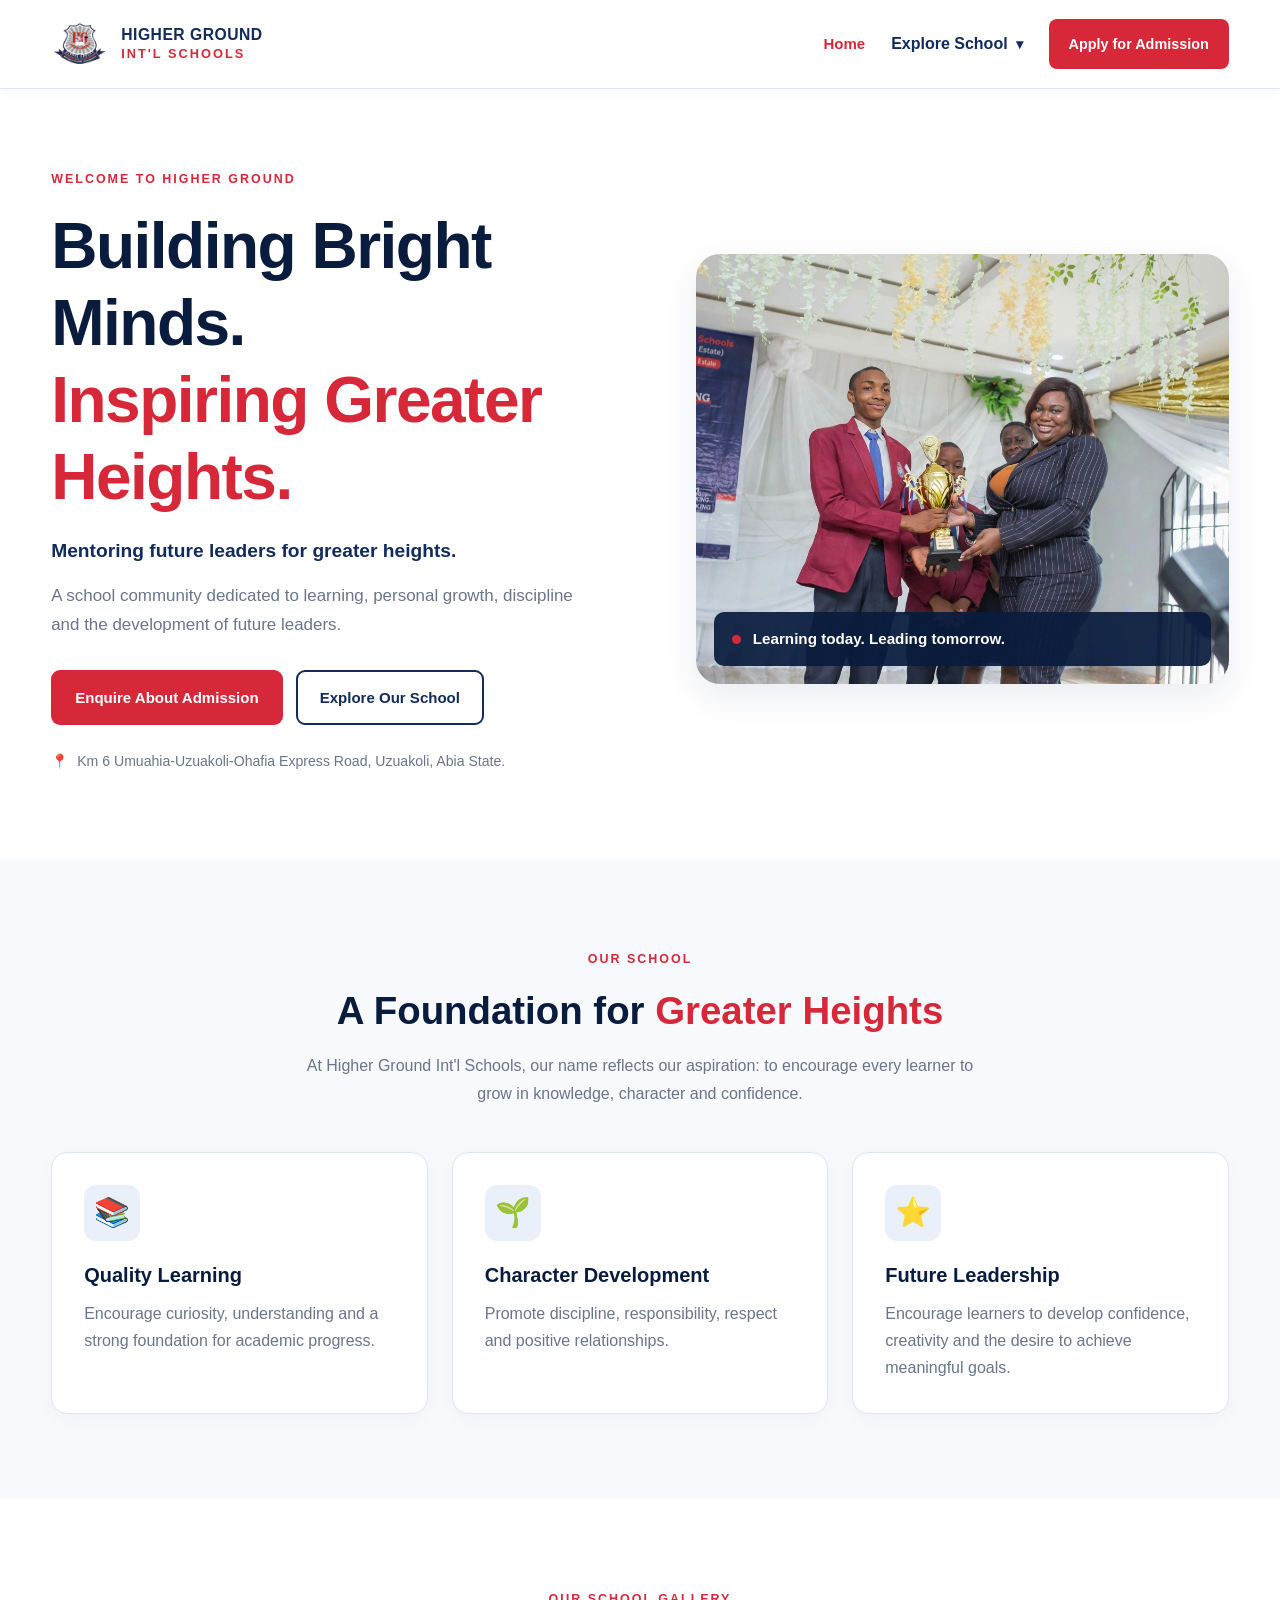
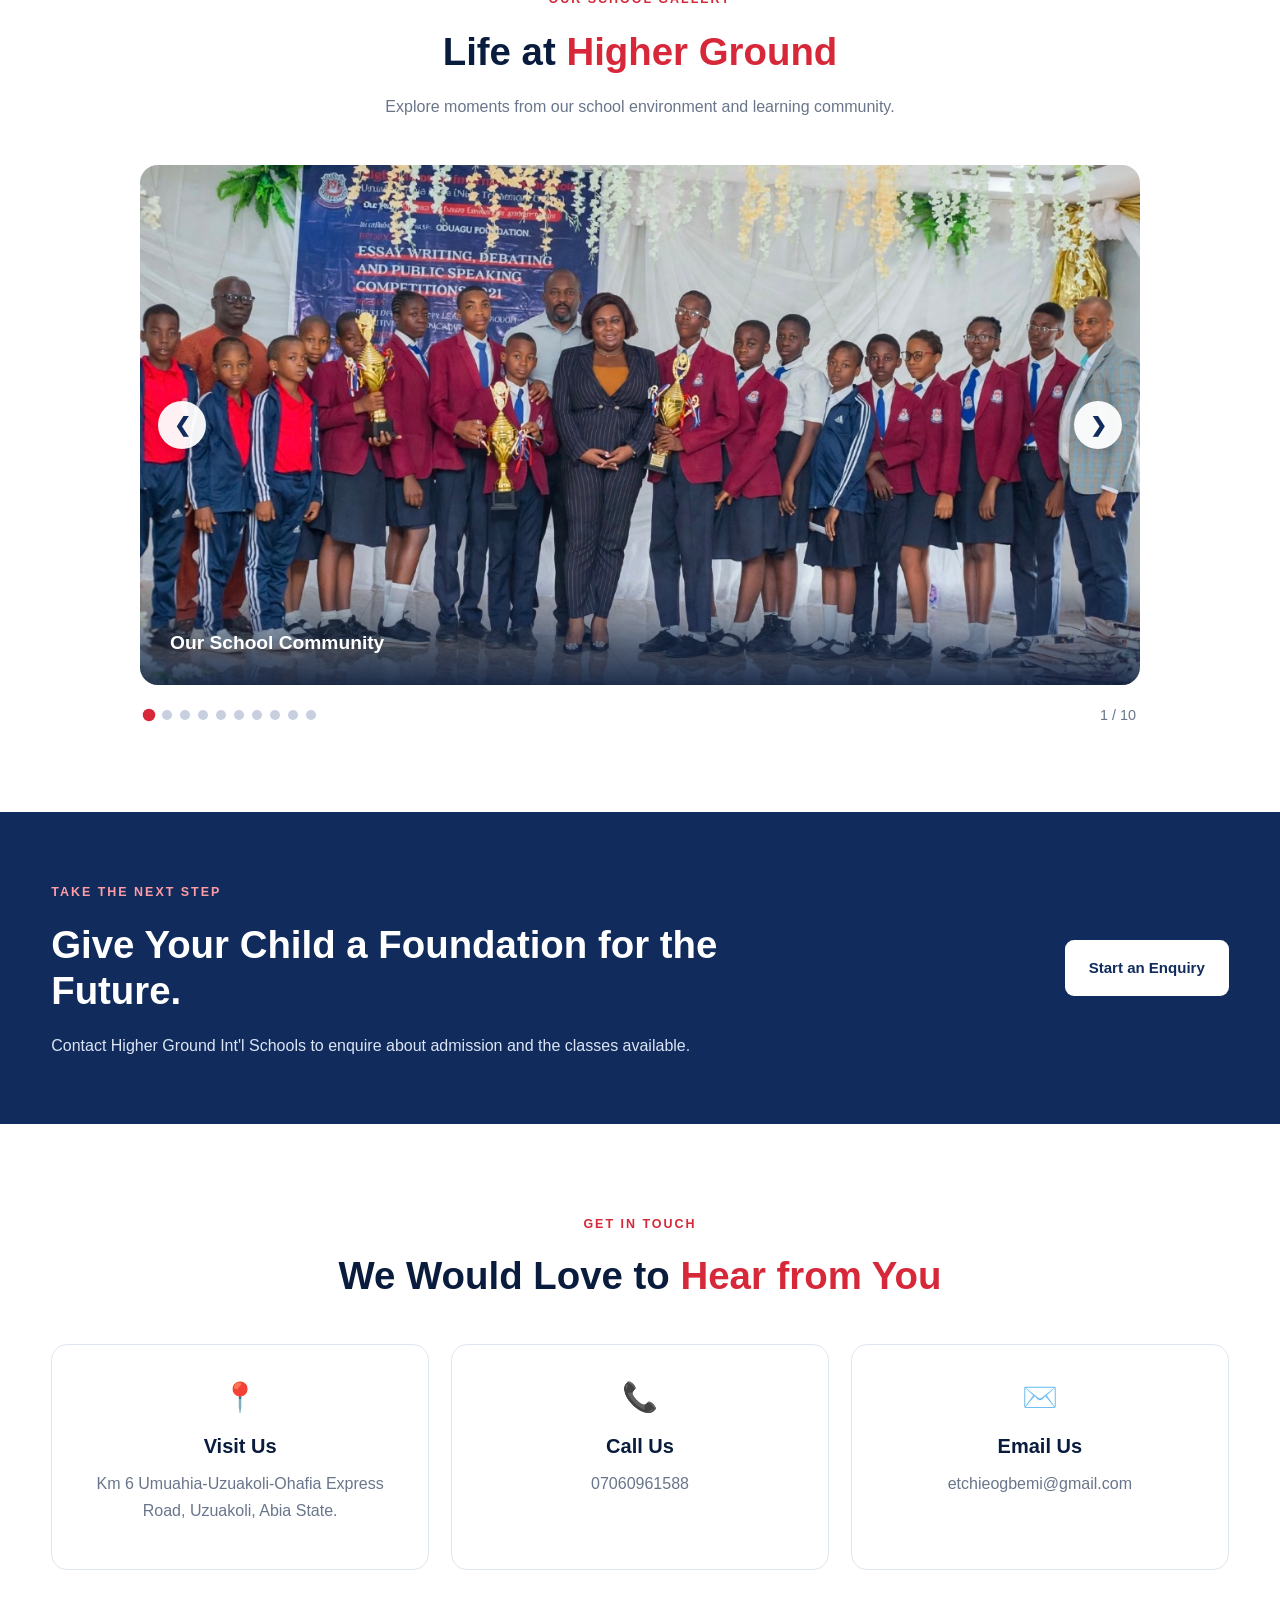
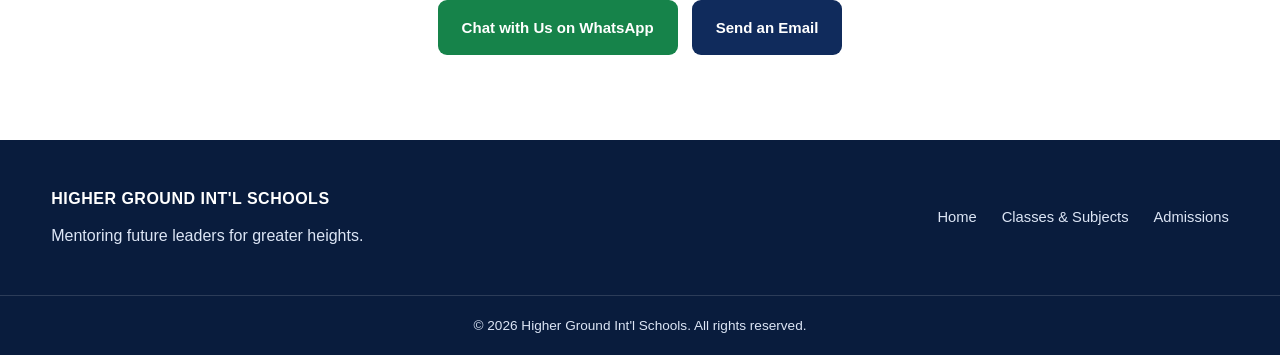
==== index.html @ ba4570b8 "Add initial index.html for school website Initial commit of the index.html file containing the struc" ====
<!DOCTYPE html>
<html lang="en">
<head>
    <meta charset="UTF-8">
    <meta name="viewport" content="width=device-width, initial-scale=1.0">

    <title>Higher Ground Int'l Schools | Uzuakoli, Abia State</title>

    <meta
        name="description"
        content="Welcome to Higher Ground International Schools, Uzuakoli, Abia State. Mentoring future leaders for greater heights."
    >

    <link rel="stylesheet" href="style.css">
    <script src="script.js" defer></script>
</head>

<body>

<header class="site-header">
    <div class="header-inner">

        <a href="index.html" class="brand">
            <img
                src="public/school-logo.png"
                alt="Higher Ground International Schools logo"
                class="school-logo"
            >

            <span class="brand-text">
                <strong>HIGHER GROUND</strong>
                <small>INT'L SCHOOLS</small>
            </span>
        </a>

        <button
            class="menu-toggle"
            type="button"
            aria-label="Open navigation menu"
            aria-expanded="false"
            aria-controls="main-navigation"
        >
            ☰
        </button>

        <nav class="main-navigation" id="main-navigation">

            <a href="index.html" class="nav-link active">Home</a>

            <div class="dropdown">
                <button
                    class="dropdown-toggle"
                    type="button"
                    aria-expanded="false"
                >
                    Explore School <span class="dropdown-arrow">▾</span>
                </button>

                <div class="dropdown-menu">
                    <a href="school.html">Classes &amp; Subjects</a>
                    <a href="admission.html">Admissions</a>
                </div>
            </div>

            <a href="admission.html" class="nav-cta">
                Apply for Admission
            </a>

        </nav>

    </div>
</header>


<main>

    <!-- HERO SECTION -->

    <section class="hero">

        <div class="hero-content">

            <span class="eyebrow">WELCOME TO HIGHER GROUND</span>

            <h1>
                Building Bright Minds.<br>
                <span>Inspiring Greater Heights.</span>
            </h1>

            <p class="hero-motto">
                Mentoring future leaders for greater heights.
            </p>

            <p class="hero-description">
                A school community dedicated to learning, personal growth,
                discipline and the development of future leaders.
            </p>

            <div class="hero-buttons">
                <a href="admission.html" class="button button-red">
                    Enquire About Admission
                </a>

                <a href="school.html" class="button button-outline">
                    Explore Our School
                </a>
            </div>

            <div class="hero-location">
                <span>📍</span>
                Km 6 Umuahia-Uzuakoli-Ohafia Express Road,
                Uzuakoli, Abia State.
            </div>

        </div>

        <div class="hero-image-wrapper">

            <img
                src="public/hero-school.jpg"
                alt="Higher Ground International Schools"
                class="hero-image"
                onerror="this.style.display='none'; this.parentElement.classList.add('image-placeholder');"
            >

            <div class="hero-image-caption">
                <span class="caption-dot"></span>
                Learning today. Leading tomorrow.
            </div>

        </div>

    </section>


    <!-- WELCOME SECTION -->

    <section class="section welcome-section">

        <div class="section-heading">
            <span class="eyebrow">OUR SCHOOL</span>

            <h2>A Foundation for <span>Greater Heights</span></h2>

            <p>
                At Higher Ground Int'l Schools, our name reflects our aspiration:
                to encourage every learner to grow in knowledge, character
                and confidence.
            </p>
        </div>

        <div class="feature-grid">

            <article class="feature-card">
                <div class="feature-icon">📚</div>

                <h3>Quality Learning</h3>

                <p>
                    Encourage curiosity, understanding and a strong foundation
                    for academic progress.
                </p>
            </article>

            <article class="feature-card">
                <div class="feature-icon">🌱</div>

                <h3>Character Development</h3>

                <p>
                    Promote discipline, responsibility, respect and positive
                    relationships.
                </p>
            </article>

            <article class="feature-card">
                <div class="feature-icon">⭐</div>

                <h3>Future Leadership</h3>

                <p>
                    Encourage learners to develop confidence, creativity and
                    the desire to achieve meaningful goals.
                </p>
            </article>

        </div>

    </section>


    <!-- SCHOOL GALLERY / SLIDESHOW -->

    <section class="gallery-section">

        <div class="section-heading">
            <span class="eyebrow">OUR SCHOOL GALLERY</span>

            <h2>Life at <span>Higher Ground</span></h2>

            <p>
                Explore moments from our school environment and learning
                community.
            </p>
        </div>

        <div class="slideshow-container">

            <div class="slideshow">

                <img
                    id="slideshow-image"
                    src="public/school-life-01.jpg"
                    alt="School gallery photograph"
                >

                <div class="slide-overlay">
                    <span id="slide-caption">Our School Community</span>
                </div>

                <button
                    class="slide-arrow slide-prev"
                    type="button"
                    aria-label="Previous picture"
                >
                    &#10094;
                </button>

                <button
                    class="slide-arrow slide-next"
                    type="button"
                    aria-label="Next picture"
                >
                    &#10095;
                </button>

            </div>

            <div class="slide-controls">

                <div
                    class="slide-dots"
                    id="slide-dots"
                    aria-label="Choose a gallery picture"
                ></div>

                <span id="slide-counter">1 / 10</span>

            </div>

        </div>

    </section>


    <!-- ADMISSION CALL TO ACTION -->

    <section class="admission-banner">

        <div>
            <span class="eyebrow light-eyebrow">TAKE THE NEXT STEP</span>

            <h2>Give Your Child a Foundation for the Future.</h2>

            <p>
                Contact Higher Ground Int'l Schools to enquire about admission
                and the classes available.
            </p>
        </div>

        <a href="admission.html" class="button button-white">
            Start an Enquiry
        </a>

    </section>


    <!-- CONTACT SECTION -->

    <section class="section contact-section" id="contact">

        <div class="section-heading">
            <span class="eyebrow">GET IN TOUCH</span>

            <h2>We Would Love to <span>Hear from You</span></h2>
        </div>

        <div class="contact-grid">

            <div class="contact-card">
                <div class="contact-icon">📍</div>

                <h3>Visit Us</h3>

                <p>
                    Km 6 Umuahia-Uzuakoli-Ohafia Express Road,
                    Uzuakoli, Abia State.
                </p>
            </div>

            <div class="contact-card">
                <div class="contact-icon">📞</div>

                <h3>Call Us</h3>

                <a href="tel:+2347060961588">
                    07060961588
                </a>
            </div>

            <div class="contact-card">
                <div class="contact-icon">✉️</div>

                <h3>Email Us</h3>

                <a href="mailto:etchieogbemi@gmail.com">
                    etchieogbemi@gmail.com
                </a>
            </div>

        </div>

        <div class="contact-actions">

            <a
                href="https://wa.me/2347060961588"
                class="button button-green"
                target="_blank"
                rel="noopener noreferrer"
            >
                Chat with Us on WhatsApp
            </a>

            <a
                href="mailto:etchieogbemi@gmail.com"
                class="button button-blue"
            >
                Send an Email
            </a>

        </div>

    </section>

</main>


<!-- FOOTER -->

<footer class="site-footer">

    <div class="footer-main">

        <div class="footer-brand">

            <strong>HIGHER GROUND INT'L SCHOOLS</strong>

            <p>
                Mentoring future leaders for greater heights.
            </p>

        </div>

        <div class="footer-links">

            <a href="index.html">Home</a>
            <a href="school.html">Classes &amp; Subjects</a>
            <a href="admission.html">Admissions</a>

        </div>

    </div>

    <div class="footer-bottom">
        <p>
            &copy; <span id="current-year"></span>
            Higher Ground Int'l Schools. All rights reserved.
        </p>
    </div>

</footer>

</body>
</html>
---- style.css ----
/* ========================================
   HIGHER GROUND INT'L SCHOOLS
   Main website stylesheet
   Colours: Dark blue, red and white
======================================== */

:root {
    --blue: #102b5c;
    --blue-dark: #091c3d;
    --blue-light: #eaf0fa;

    --red: #d62839;
    --red-dark: #b51f2e;

    --white: #ffffff;
    --off-white: #f7f9fc;

    --text: #283247;
    --muted: #69758a;

    --border: #dfe5ef;

    --green: #16834a;

    --shadow: 0 12px 35px rgba(16, 43, 92, 0.09);

    --radius: 16px;
}


/* GENERAL RESET */

* {
    box-sizing: border-box;
}

html {
    scroll-behavior: smooth;
}

body {
    margin: 0;
    font-family: Arial, Helvetica, sans-serif;
    color: var(--text);
    background: var(--white);
    line-height: 1.7;
}

img {
    max-width: 100%;
}

a {
    color: inherit;
    text-decoration: none;
}

button,
input,
select,
textarea {
    font: inherit;
}

button,
a {
    -webkit-tap-highlight-color: transparent;
}

button {
    cursor: pointer;
}

p {
    margin-top: 0;
}

h1,
h2,
h3 {
    color: var(--blue-dark);
    line-height: 1.2;
}

h1 {
    font-size: clamp(2.4rem, 5vw, 4.5rem);
}

h2 {
    font-size: clamp(1.9rem, 3vw, 2.8rem);
}

h3 {
    font-size: 1.25rem;
}

section {
    scroll-margin-top: 100px;
}


/* HEADER */

.site-header {
    position: sticky;
    top: 0;
    z-index: 1000;
    background: var(--white);
    border-bottom: 1px solid var(--border);
    box-shadow: 0 3px 15px rgba(0, 0, 0, 0.035);
}

.header-inner {
    width: min(1180px, 92%);
    margin: auto;

    min-height: 88px;

    display: flex;
    align-items: center;
    justify-content: space-between;
    gap: 25px;
}


/* SCHOOL BRAND */

.brand {
    display: flex;
    align-items: center;
    gap: 12px;
    flex-shrink: 0;
}

.school-logo {
    width: 58px;
    height: 58px;
    object-fit: contain;
    border-radius: 8px;
}

.brand-text {
    display: flex;
    flex-direction: column;
    line-height: 1.3;
}

.brand-text strong {
    color: var(--blue);
    font-size: 0.98rem;
    letter-spacing: 0.5px;
}

.brand-text small {
    color: var(--red);
    font-size: 0.8rem;
    font-weight: 800;
    letter-spacing: 2px;
}


/* NAVIGATION */

.main-navigation {
    display: flex;
    align-items: center;
    gap: 26px;
}

.nav-link {
    color: var(--blue);
    font-weight: 700;
    font-size: 0.94rem;
    transition: color 0.2s ease;
}

.nav-link:hover,
.nav-link.active {
    color: var(--red);
}


/* DROPDOWN */

.dropdown {
    position: relative;
}

.dropdown-toggle {
    display: flex;
    align-items: center;
    gap: 8px;

    border: none;
    background: transparent;

    color: var(--blue);
    font-weight: 700;

    padding: 12px 0;
}

.dropdown-toggle:hover {
    color: var(--red);
}

.dropdown-arrow {
    font-size: 0.9rem;
}

.dropdown-menu {
    position: absolute;
    top: calc(100% + 8px);
    left: -18px;

    min-width: 225px;

    padding: 8px;

    background: var(--white);

    border: 1px solid var(--border);
    border-radius: 12px;

    box-shadow: var(--shadow);

    display: none;
    z-index: 1001;
}

.dropdown.open .dropdown-menu {
    display: block;
}

.dropdown-menu a {
    display: block;
    padding: 12px 14px;

    border-radius: 8px;

    color: var(--blue);
    font-size: 0.93rem;
    font-weight: 600;
}

.dropdown-menu a:hover,
.dropdown-menu a.active {
    color: var(--red);
    background: var(--off-white);
}


/* NAVIGATION CTA */

.nav-cta {
    display: inline-flex;
    justify-content: center;
    align-items: center;

    background: var(--red);
    color: var(--white);

    padding: 13px 20px;
    border-radius: 8px;

    font-weight: 800;
    font-size: 0.9rem;

    transition:
        background 0.2s ease,
        transform 0.2s ease;
}

.nav-cta:hover {
    background: var(--red-dark);
    transform: translateY(-2px);
}


/* MOBILE MENU BUTTON */

.menu-toggle {
    display: none;

    width: 44px;
    height: 44px;

    border: 1px solid var(--border);
    border-radius: 8px;

    background: var(--white);
    color: var(--blue);

    font-size: 1.6rem;
}


/* HERO */

.hero {
    width: min(1180px, 92%);
    margin: auto;

    padding: 75px 0 85px;

    display: grid;
    grid-template-columns: 1.05fr 0.95fr;
    align-items: center;
    gap: 55px;
}

.hero-content {
    max-width: 620px;
}

.eyebrow {
    display: inline-block;

    color: var(--red);

    font-size: 0.78rem;
    font-weight: 800;

    letter-spacing: 2px;
    text-transform: uppercase;

    margin-bottom: 18px;
}

.hero h1 {
    margin: 0 0 20px;
    letter-spacing: -1.5px;
}

.hero h1 span {
    color: var(--red);
}

.hero-motto {
    color: var(--blue);
    font-weight: 800;
    font-size: 1.2rem;
    margin-bottom: 14px;
}

.hero-description {
    color: var(--muted);
    font-size: 1.06rem;
    max-width: 540px;
    margin-bottom: 30px;
}

.hero-buttons {
    display: flex;
    flex-wrap: wrap;
    gap: 13px;
    margin-bottom: 25px;
}

.hero-location {
    color: var(--muted);
    font-size: 0.88rem;

    display: flex;
    align-items: flex-start;
    gap: 8px;
}

.hero-image-wrapper {
    position: relative;

    min-height: 430px;

    border-radius: 24px;
    overflow: hidden;

    background: var(--blue-light);

    box-shadow: var(--shadow);
}

.hero-image {
    width: 100%;
    height: 100%;
    min-height: 430px;

    object-fit: cover;
    display: block;
}

.hero-image-caption {
    position: absolute;
    bottom: 18px;
    left: 18px;
    right: 18px;

    padding: 14px 18px;

    color: var(--white);
    background: rgba(9, 28, 61, 0.92);

    border-radius: 10px;

    font-weight: 700;
    font-size: 0.95rem;
}

.caption-dot {
    display: inline-block;

    width: 9px;
    height: 9px;

    background: var(--red);
    border-radius: 50%;

    margin-right: 8px;
}


/* BUTTONS */

.button {
    display: inline-flex;
    justify-content: center;
    align-items: center;

    text-align: center;

    min-height: 48px;
    padding: 13px 22px;

    border: 2px solid transparent;
    border-radius: 9px;

    font-size: 0.94rem;
    font-weight: 800;

    transition:
        background 0.2s ease,
        color 0.2s ease,
        border-color 0.2s ease,
        transform 0.2s ease;

    cursor: pointer;
}

.button:hover {
    transform: translateY(-2px);
}

.button-red {
    color: var(--white);
    background: var(--red);
}

.button-red:hover {
    background: var(--red-dark);
}

.button-outline {
    color: var(--blue);
    border-color: var(--blue);
    background: transparent;
}

.button-outline:hover {
    color: var(--white);
    background: var(--blue);
}

.button-white {
    color: var(--blue);
    background: var(--white);
}

.button-white:hover {
    background: var(--blue-light);
}

.button-blue {
    color: var(--white);
    background: var(--blue);
}

.button-blue:hover {
    background: var(--blue-dark);
}

.button-green {
    color: var(--white);
    background: var(--green);
}

.button-green:hover {
    background: #106b3b;
}

.full-width {
    width: 100%;
}


/* GENERAL SECTIONS */

.section {
    width: min(1180px, 92%);
    margin: auto;
    padding: 85px 0;
}

.section-heading {
    max-width: 760px;
    margin: 0 auto 45px;
    text-align: center;
}

.section-heading h2 {
    margin: 0 0 18px;
}

.section-heading h2 span {
    color: var(--red);
}

.section-heading p {
    color: var(--muted);
    max-width: 690px;
    margin: 0 auto;
}


/* FEATURE CARDS */

.welcome-section {
    background: var(--off-white);
    width: 100%;
    max-width: none;
    padding-left: 4%;
    padding-right: 4%;
}

.feature-grid {
    width: min(1180px, 100%);
    margin: auto;

    display: grid;
    grid-template-columns: repeat(3, 1fr);
    gap: 24px;
}

.feature-card {
    background: var(--white);
    padding: 32px;

    border: 1px solid var(--border);
    border-radius: var(--radius);

    box-shadow: 0 5px 20px rgba(16, 43, 92, 0.035);

    transition: transform 0.2s ease, box-shadow 0.2s ease;
}

.feature-card:hover {
    transform: translateY(-5px);
    box-shadow: var(--shadow);
}

.feature-icon {
    width: 56px;
    height: 56px;

    display: grid;
    place-items: center;

    background: var(--blue-light);
    border-radius: 12px;

    font-size: 1.8rem;

    margin-bottom: 22px;
}

.feature-card h3 {
    margin: 0 0 13px;
}

.feature-card p {
    color: var(--muted);
    margin-bottom: 0;
}


/* GALLERY */

.gallery-section {
    padding: 85px 4%;
    background: var(--white);
}

.slideshow-container {
    width: min(1000px, 100%);
    margin: auto;
}

.slideshow {
    position: relative;

    height: 520px;

    background: var(--blue-light);

    border-radius: 18px;
    overflow: hidden;
}

.slideshow img {
    width: 100%;
    height: 100%;

    object-fit: cover;
    display: block;
}

.slide-overlay {
    position: absolute;
    bottom: 0;
    left: 0;
    right: 0;

    padding: 45px 30px 25px;

    background: linear-gradient(
        transparent,
        rgba(9, 28, 61, 0.88)
    );

    color: var(--white);
    font-size: 1.2rem;
    font-weight: 800;

    pointer-events: none;
}

.slide-arrow {
    position: absolute;
    top: 50%;

    transform: translateY(-50%);

    width: 48px;
    height: 48px;

    border: none;
    border-radius: 50%;

    background: rgba(255, 255, 255, 0.94);
    color: var(--blue);

    font-size: 1.25rem;
    font-weight: 800;

    display: grid;
    place-items: center;

    box-shadow: 0 4px 14px rgba(0, 0, 0, 0.15);

    transition: background 0.2s ease;
}

.slide-arrow:hover {
    background: var(--white);
    color: var(--red);
}

.slide-prev {
    left: 18px;
}

.slide-next {
    right: 18px;
}

.slide-controls {
    display: flex;
    align-items: center;
    justify-content: space-between;

    gap: 15px;

    padding: 18px 4px 0;

    color: var(--muted);
    font-size: 0.9rem;
}

.slide-dots {
    display: flex;
    align-items: center;
    flex-wrap: wrap;
    gap: 8px;
}

.slide-dot {
    width: 10px;
    height: 10px;

    padding: 0;

    border: none;
    border-radius: 50%;

    background: #c8d0df;

    transition:
        background 0.2s ease,
        transform 0.2s ease;
}

.slide-dot.active {
    background: var(--red);
    transform: scale(1.25);
}


/* ADMISSION BANNER */

.admission-banner {
    padding: 65px 4%;

    background: var(--blue);

    display: flex;
    align-items: center;
    justify-content: space-between;

    gap: 35px;
}

.admission-banner > div {
    width: min(760px, 100%);
}

.admission-banner h2 {
    color: var(--white);
    margin: 0 0 18px;
}

.admission-banner p {
    color: #dce5f5;
    margin-bottom: 0;
}

.light-eyebrow {
    color: #ff9ca6;
}


/* CONTACT SECTION */

.contact-grid {
    display: grid;
    grid-template-columns: repeat(3, 1fr);
    gap: 22px;
}

.contact-card {
    padding: 28px;

    border: 1px solid var(--border);
    border-radius: var(--radius);

    background: var(--white);

    text-align: center;
}

.contact-icon {
    font-size: 1.8rem;
    margin-bottom: 12px;
}

.contact-card h3 {
    margin: 0 0 12px;
}

.contact-card p,
.contact-card a {
    color: var(--muted);
    overflow-wrap: anywhere;
}

.contact-card a:hover {
    color: var(--red);
}

.contact-actions {
    display: flex;
    justify-content: center;
    flex-wrap: wrap;
    gap: 14px;
    margin-top: 30px;
}


/* PAGE HERO */

.page-hero {
    padding: 90px 4%;

    background: linear-gradient(
        125deg,
        var(--blue-dark),
        var(--blue)
    );
}

.page-hero-content {
    width: min(1180px, 100%);
    margin: auto;
}

.page-hero h1 {
    color: var(--white);
    margin: 0 0 20px;
}

.page-hero p {
    max-width: 700px;
    color: #dce5f5;
    font-size: 1.08rem;
    margin-bottom: 25px;
}

.breadcrumb {
    display: flex;
    align-items: center;
    flex-wrap: wrap;
    gap: 10px;

    color: #dce5f5;
    font-size: 0.9rem;
}

.breadcrumb a {
    color: var(--white);
    font-weight: 700;
}

.breadcrumb a:hover {
    color: #ff9ca6;
}


/* CLASSES PAGE */

.class-grid {
    display: grid;
    grid-template-columns: repeat(3, 1fr);
    gap: 25px;
}

.class-card {
    position: relative;

    padding: 32px;

    border: 1px solid var(--border);
    border-radius: var(--radius);

    background: var(--white);

    box-shadow: 0 8px 28px rgba(16, 43, 92, 0.045);
}

.class-card-number {
    display: inline-grid;
    place-items: center;

    width: 48px;
    height: 48px;

    margin-bottom: 20px;

    border-radius: 12px;

    background: var(--blue-light);
    color: var(--blue);

    font-size: 1rem;
    font-weight: 900;
}

.class-card h3 {
    margin: 0 0 14px;
}

.class-card p {
    color: var(--muted);
}

.class-card ul {
    padding-left: 20px;
    margin-bottom: 0;
}

.class-card li {
    padding: 5px 0;
}

.notice {
    margin-top: 30px;
    padding: 18px 22px;

    border-left: 4px solid var(--red);
    border-radius: 8px;

    background: var(--off-white);
    color: var(--muted);

    font-size: 0.92rem;
}


/* VALUES */

.values-section {
    padding: 80px 4%;
    background: var(--off-white);
}

.values-section .section-heading {
    width: min(760px, 100%);
}

.values-grid {
    width: min(1000px, 100%);
    margin: auto;

    display: grid;
    grid-template-columns: repeat(2, 1fr);
    gap: 28px;
}

.value-item {
    display: flex;
    align-items: flex-start;
    gap: 16px;

    background: var(--white);

    padding: 24px;

    border: 1px solid var(--border);
    border-radius: 12px;
}

.value-item > span {
    flex-shrink: 0;

    width: 30px;
    height: 30px;

    display: grid;
    place-items: center;

    border-radius: 50%;

    color: var(--white);
    background: var(--red);

    font-weight: 900;
}

.value-item h3 {
    margin: 0 0 10px;
}

.value-item p {
    color: var(--muted);
    margin-bottom: 0;
}


/* ADMISSION PAGE */

.admission-section {
    display: grid;
    grid-template-columns: 0.85fr 1.15fr;
    gap: 55px;
    align-items: start;
}

.admission-intro h2 {
    margin-top: 0;
}

.admission-intro h2 span {
    color: var(--red);
}

.admission-intro > p {
    color: var(--muted);
}

.admission-contact-box {
    margin-top: 35px;
    padding: 28px;

    background: var(--off-white);

    border: 1px solid var(--border);
    border-radius: var(--radius);
}

.admission-contact-box h3 {
    margin-top: 0;
}

.admission-contact-box p {
    color: var(--muted);
    margin-bottom: 20px;
    overflow-wrap: anywhere;
}

.admission-contact-box a:not(.button) {
    color: var(--blue);
    font-weight: 700;
}

.admission-contact-box a:not(.button):hover {
    color: var(--red);
}

.admission-contact-box .button {
    margin-top: 10px;
}

.form-card {
    padding: 35px;

    border: 1px solid var(--border);
    border-radius: var(--radius);

    background: var(--white);

    box-shadow: var(--shadow);
}

.form-card h2 {
    margin-top: 0;
    font-size: 1.8rem;
}

.form-intro {
    color: var(--muted);
    margin-bottom: 30px;
}

.form-group {
    margin-bottom: 22px;
}

.form-group label {
    display: block;

    color: var(--blue);

    font-size: 0.92rem;
    font-weight: 800;

    margin-bottom: 9px;
}

.form-group input,
.form-group select,
.form-group textarea {
    width: 100%;

    padding: 13px 14px;

    border: 1px solid #cfd7e5;
    border-radius: 8px;

    background: var(--white);
    color: var(--text);

    outline: none;

    transition:
        border-color 0.2s ease,
        box-shadow 0.2s ease;
}

.form-group input:focus,
.form-group select:focus,
.form-group textarea:focus {
    border-color: var(--blue);

    box-shadow: 0 0 0 3px rgba(16, 43, 92, 0.1);
}

.form-group textarea {
    resize: vertical;
    min-height: 120px;
}

.form-group input::placeholder,
.form-group textarea::placeholder {
    color: #9aa4b5;
}

.field-note {
    display: block;
    color: var(--muted);
    font-size: 0.8rem;
    margin-top: 7px;
}

.form-buttons {
    display: grid;
    gap: 12px;
    margin-top: 28px;
}

.form-note {
    color: var(--muted);
    font-size: 0.83rem;
    margin-top: 20px;
    margin-bottom: 0;
}

.form-status {
    display: none;

    padding: 12px 15px;

    border-radius: 8px;

    color: var(--blue);
    background: var(--blue-light);

    font-size: 0.9rem;
    overflow-wrap: anywhere;
}

.form-status.visible {
    display: block;
    margin-top: 18px;
}


/* FOOTER */

.site-footer {
    background: var(--blue-dark);
    color: var(--white);
}

.footer-main {
    width: min(1180px, 92%);
    margin: auto;

    padding: 45px 0;

    display: flex;
    justify-content: space-between;
    align-items: center;

    gap: 30px;
}

.footer-brand strong {
    font-size: 1rem;
    letter-spacing: 0.5px;
}

.footer-brand p {
    color: #dce5f5;
    margin: 10px 0 0;
}

.footer-links {
    display: flex;
    flex-wrap: wrap;
    gap: 25px;
}

.footer-links a {
    color: #dce5f5;
    font-size: 0.92rem;
}

.footer-links a:hover {
    color: #ff9ca6;
}

.footer-bottom {
    border-top: 1px solid rgba(255, 255, 255, 0.14);

    padding: 18px 4%;

    text-align: center;

    color: #dce5f5;
    font-size: 0.85rem;
}

.footer-bottom p {
    margin: 0;
}


/* ACCESSIBILITY */

a:focus-visible,
button:focus-visible,
input:focus-visible,
select:focus-visible,
textarea:focus-visible {
    outline: 3px solid #f5a2ab;
    outline-offset: 3px;
}


/* TABLET */

@media (max-width: 950px) {

    .header-inner {
        min-height: 78px;
    }

    .menu-toggle {
        display: grid;
        place-items: center;
    }

    .main-navigation {
        display: none;

        position: absolute;
        top: 100%;
        left: 0;
        right: 0;

        padding: 20px 4% 25px;

        background: var(--white);

        border-top: 1px solid var(--border);
        border-bottom: 1px solid var(--border);

        box-shadow: var(--shadow);

        align-items: stretch;
        flex-direction: column;
        gap: 8px;
    }

    .main-navigation.open {
        display: flex;
    }

    .nav-link {
        padding: 10px 0;
    }

    .dropdown-toggle {
        width: 100%;
        justify-content: space-between;
        padding: 12px 0;
    }

    .dropdown-menu {
        position: static;
        min-width: 0;

        margin-top: 5px;

        box-shadow: none;
        border-radius: 8px;
    }

    .dropdown.open .dropdown-menu {
        display: block;
    }

    .nav-cta {
        margin-top: 8px;
    }

    .hero {
        gap: 35px;
        padding-top: 60px;
    }

    .hero-image-wrapper,
    .hero-image {
        min-height: 370px;
    }

    .admission-section {
        gap: 35px;
    }

    .feature-card,
    .class-card {
        padding: 25px;
    }
}


/* MOBILE */

@media (max-width: 680px) {

    body {
        line-height: 1.65;
    }

    .header-inner {
        width: 92%;
        gap: 12px;
    }

    .school-logo {
        width: 46px;
        height: 46px;
    }

    .brand {
        gap: 8px;
    }

    .brand-text strong {
        font-size: 0.83rem;
    }

    .brand-text small {
        font-size: 0.7rem;
        letter-spacing: 1.5px;
    }

    .hero {
        grid-template-columns: 1fr;
        padding-top: 50px;
        padding-bottom: 55px;
        gap: 35px;
    }

    .hero h1 {
        font-size: clamp(2.25rem, 10vw, 3.4rem);
        letter-spacing: -1px;
    }

    .hero-motto {
        font-size: 1.05rem;
    }

    .hero-description {
        font-size: 0.98rem;
    }

    .hero-buttons {
        flex-direction: column;
        align-items: stretch;
    }

    .hero-buttons .button {
        width: 100%;
    }

    .hero-image-wrapper,
    .hero-image {
        min-height: 300px;
    }

    .section {
        padding: 60px 0;
    }

    .welcome-section {
        padding-left: 4%;
        padding-right: 4%;
    }

    .feature-grid,
    .contact-grid,
    .class-grid,
    .values-grid {
        grid-template-columns: 1fr;
    }

    .feature-card,
    .class-card {
        padding: 26px;
    }

    .gallery-section {
        padding: 60px 4%;
    }

    .slideshow {
        height: 340px;
    }

    .slide-arrow {
        width: 40px;
        height: 40px;
        font-size: 1rem;
    }

    .slide-prev {
        left: 10px;
    }

    .slide-next {
        right: 10px;
    }

    .slide-overlay {
        padding: 40px 18px 20px;
        font-size: 1rem;
    }

    .slide-controls {
        align-items: flex-start;
    }

    .slide-dots {
        max-width: 80%;
    }

    .admission-banner {
        flex-direction: column;
        align-items: stretch;
        padding: 55px 4%;
    }

    .admission-banner .button {
        width: 100%;
    }

    .page-hero {
        padding-top: 65px;
        padding-bottom: 65px;
    }

    .page-hero h1 {
        font-size: 2.7rem;
    }

    .admission-section {
        grid-template-columns: 1fr;
        gap: 35px;
    }

    .form-card {
        padding: 24px 18px;
    }

    .contact-actions {
        flex-direction: column;
    }

    .contact-actions .button {
        width: 100%;
    }

    .footer-main {
        flex-direction: column;
        align-items: flex-start;
        gap: 25px;
    }

    .footer-links {
        flex-direction: column;
        gap: 12px;
    }

}


/* SMALL MOBILE SCREENS */

@media (max-width: 380px) {

    .brand-text strong {
        font-size: 0.72rem;
    }

    .brand-text small {
        font-size: 0.64rem;
    }

    .school-logo {
        width: 40px;
        height: 40px;
    }

    .menu-toggle {
        width: 40px;
        height: 40px;
    }

    .slideshow {
        height: 280px;
    }

    .slide-dots {
        gap: 7px;
    }

}


/* REDUCED MOTION */

@media (prefers-reduced-motion: reduce) {

    html {
        scroll-behavior: auto;
    }

    *,
    *::before,
    *::after {
        transition-duration: 0.01ms !important;
        animation-duration: 0.01ms !important;
        animation-iteration-count: 1 !important;
    }

}
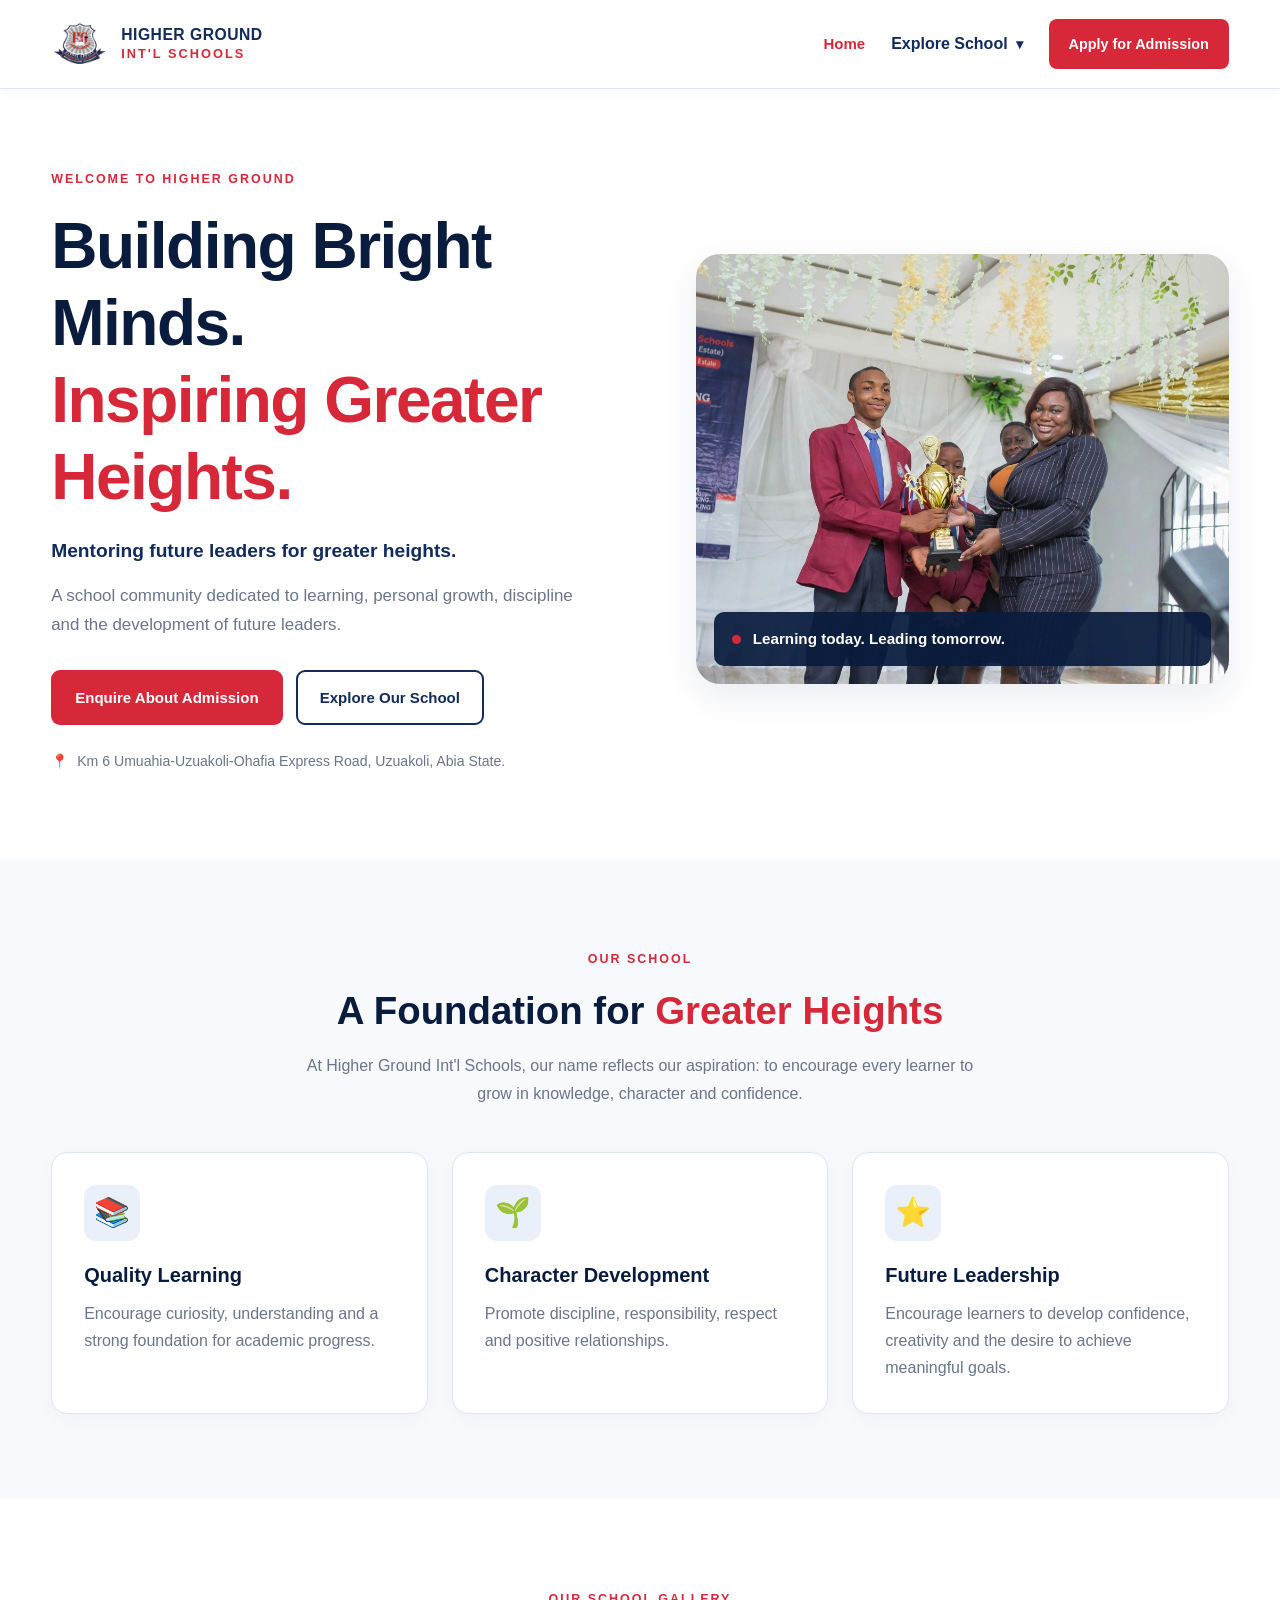
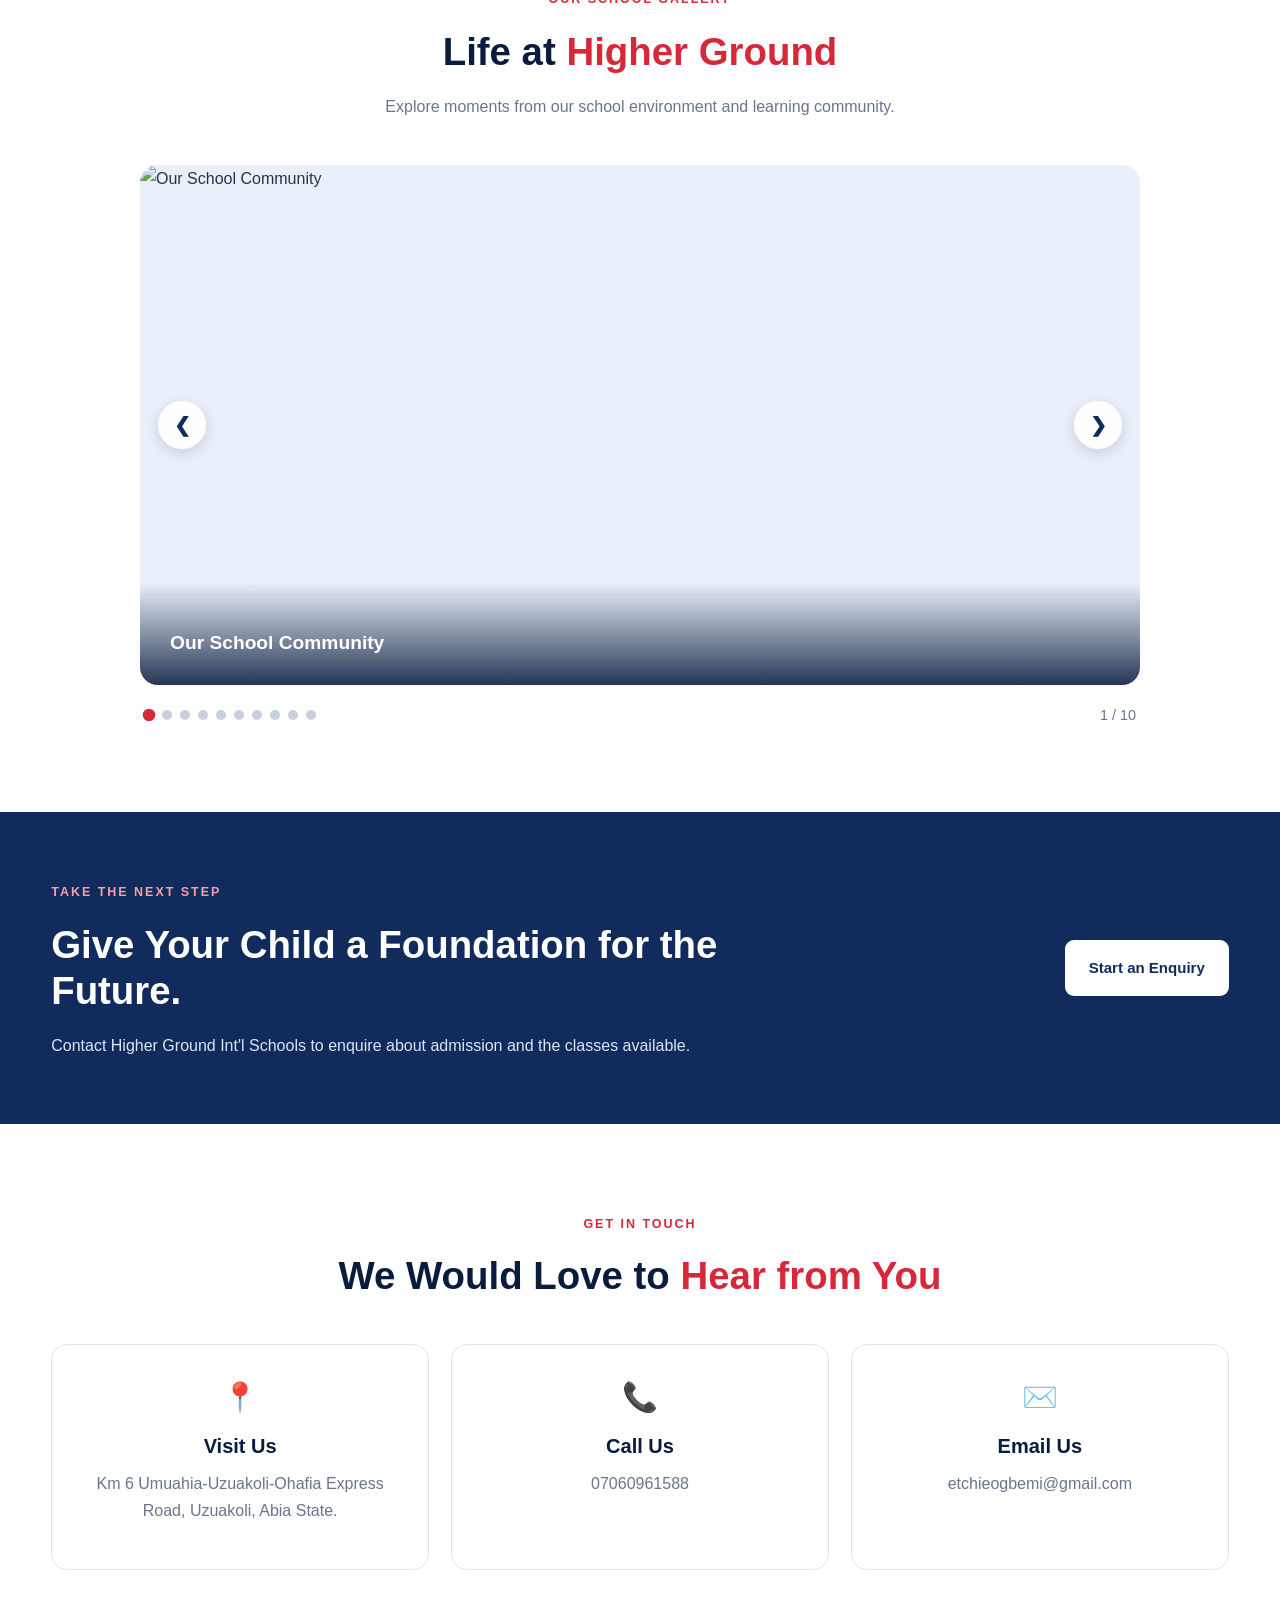
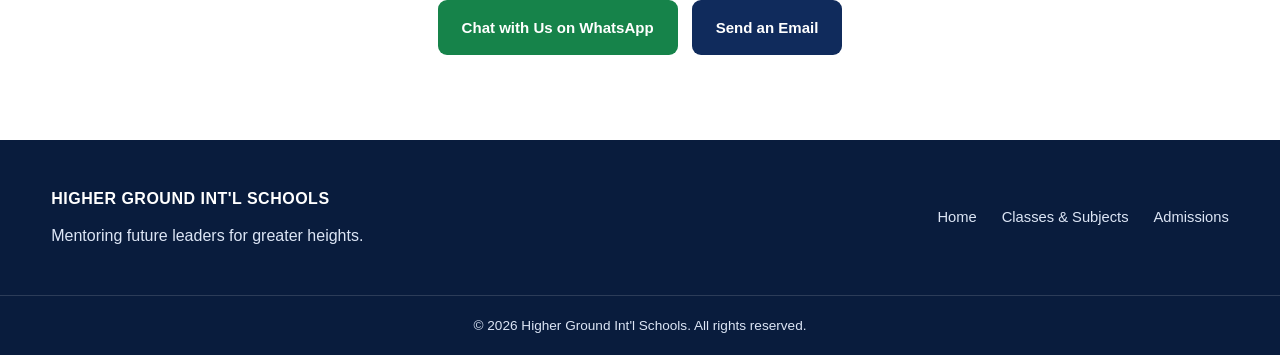
==== commit 85fc726e: "Update index.html" ====
--- a/index.html
+++ b/index.html
@@ -22,7 +22,7 @@
 
         <a href="index.html" class="brand">
             <img
-                src="public/school-logo.png"
+                src="school-logo.png"
                 alt="Higher Ground International Schools logo"
                 class="school-logo"
             >
@@ -117,7 +117,7 @@
         <div class="hero-image-wrapper">
 
             <img
-                src="public/hero-school.jpg"
+                src="hero-school.jpg"
                 alt="Higher Ground International Schools"
                 class="hero-image"
                 onerror="this.style.display='none'; this.parentElement.classList.add('image-placeholder');"
@@ -210,7 +210,7 @@
 
                 <img
                     id="slideshow-image"
-                    src="public/school-life-01.jpg"
+                    src="school-life-01.jpg"
                     alt="School gallery photograph"
                 >
 
